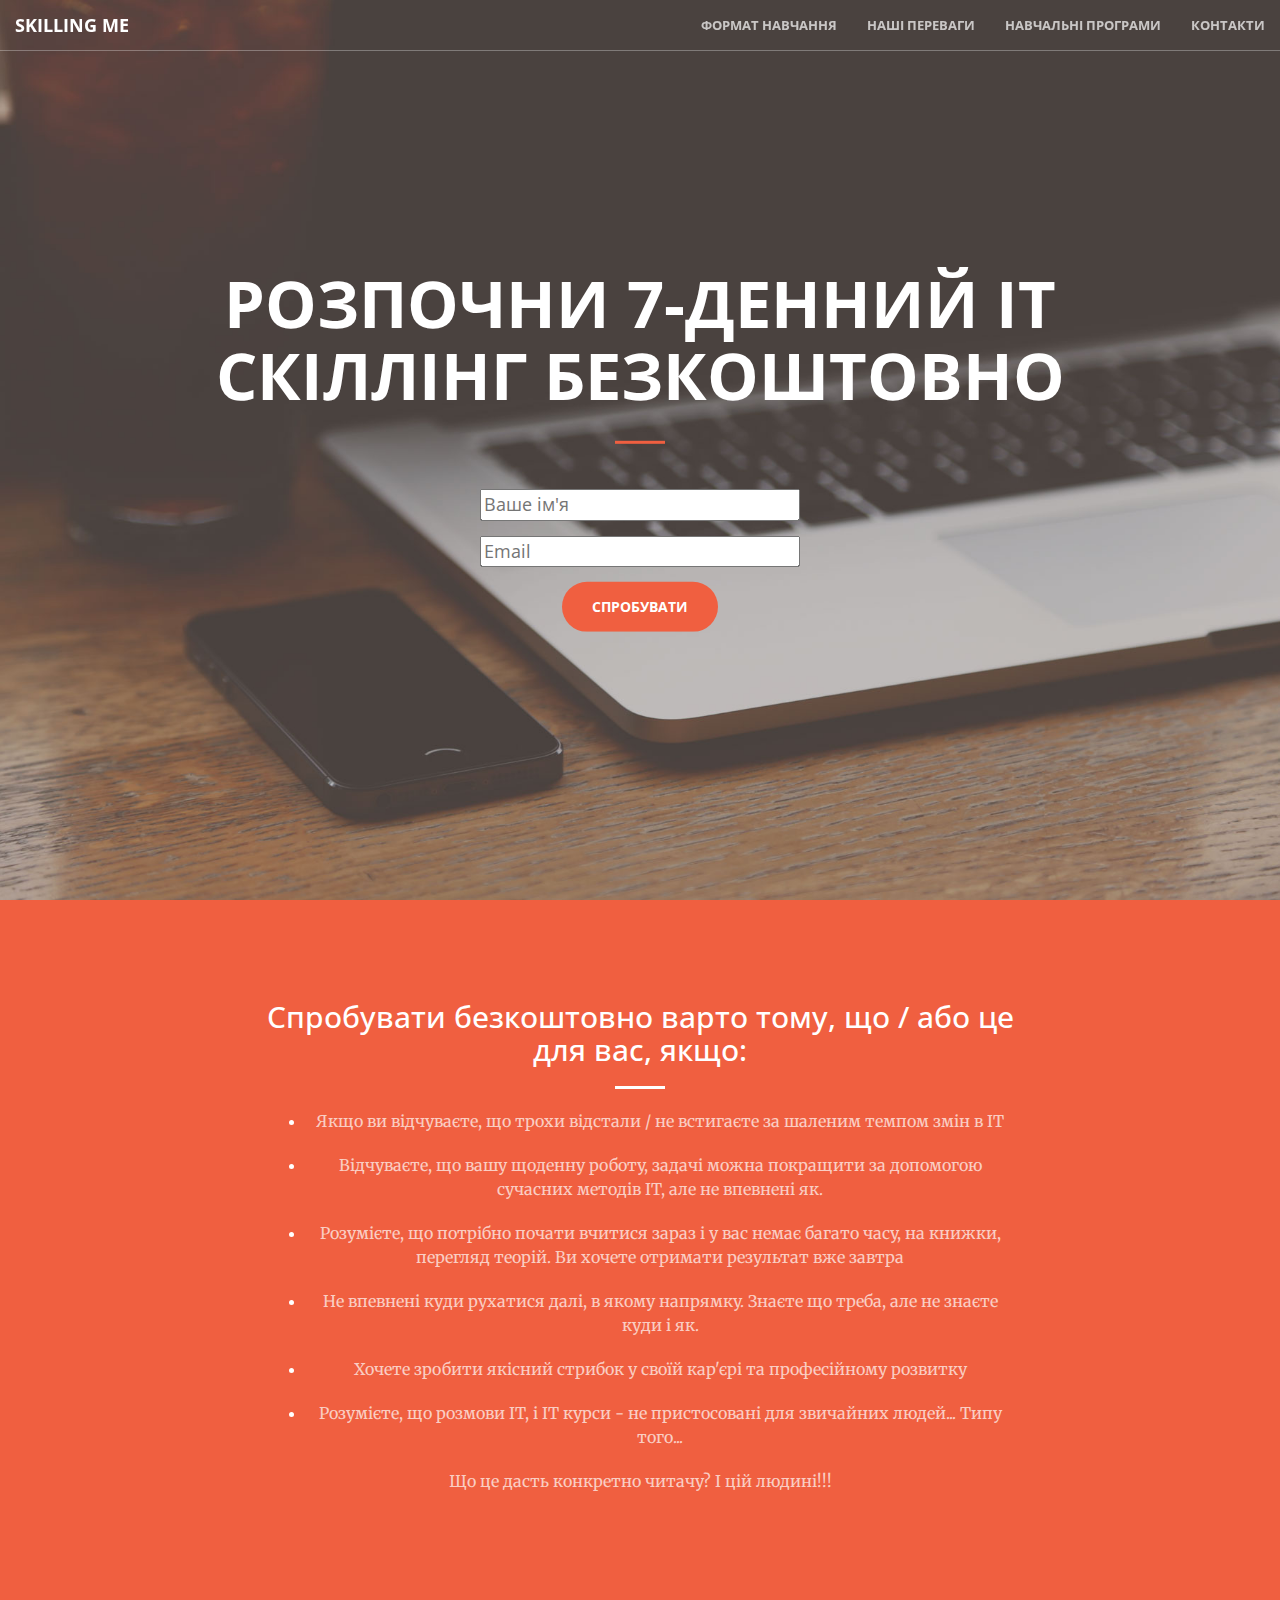
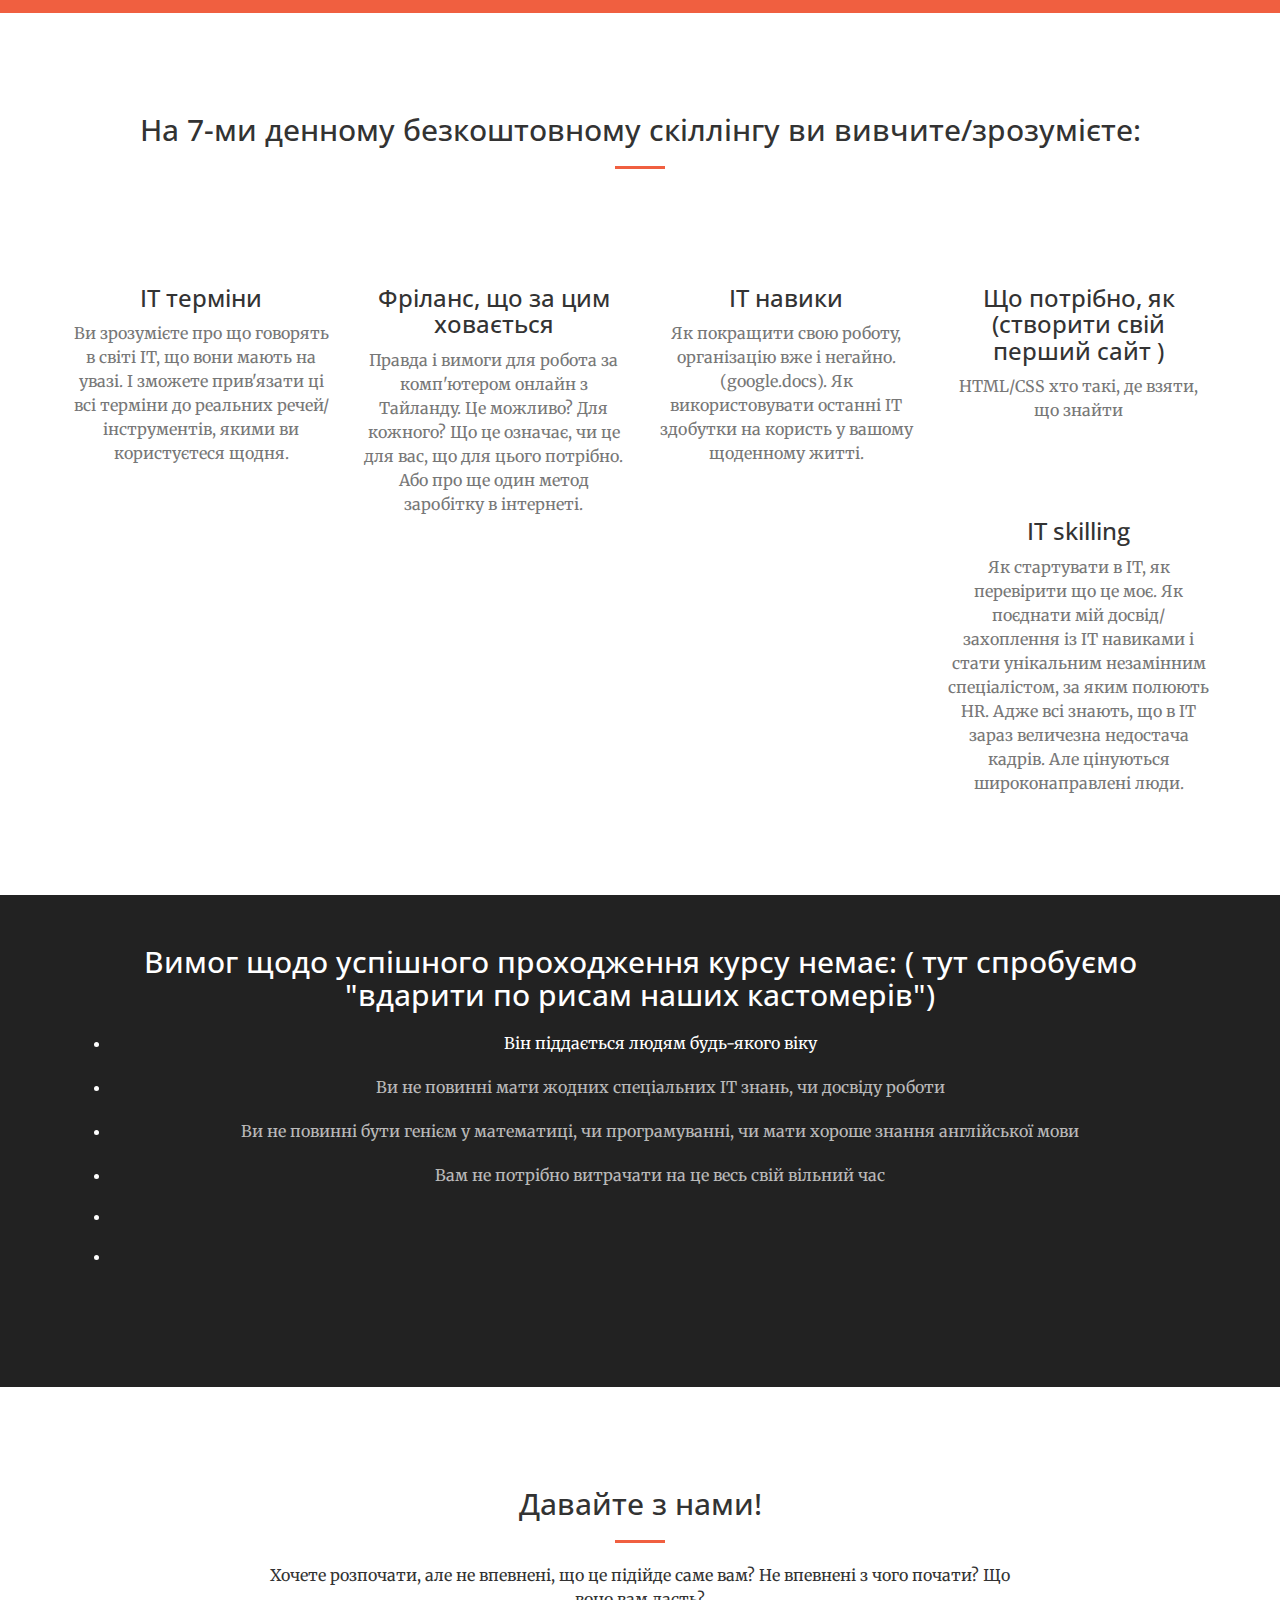
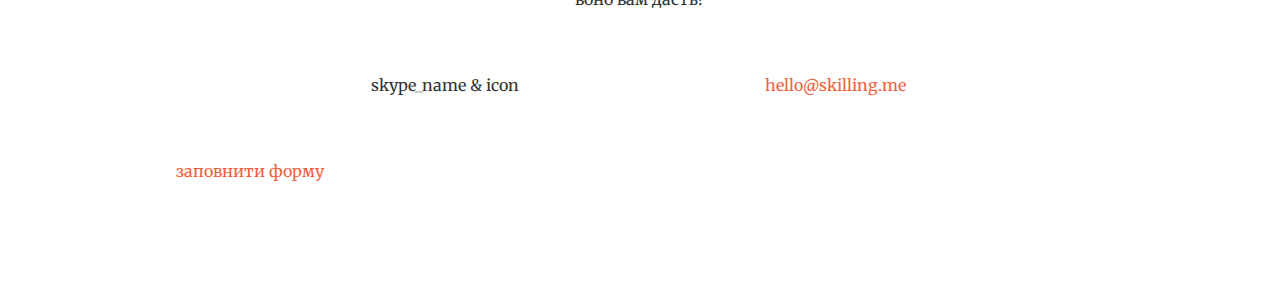
==== free-bootcamp.html @ f7391963 "Initial commit" ====
<!DOCTYPE html>
<html lang="ua">

<head>

    <meta charset="utf-8">
    <meta http-equiv="X-UA-Compatible" content="IE=edge">
    <meta name="viewport" content="width=device-width, initial-scale=1">
    <meta name="description" content="">
    <meta name="author" content="">

    <title>Skilling.Me: оновлюємо скіли</title>

    <!-- Bootstrap Core CSS -->
    <link rel="stylesheet" href="css/bootstrap.min.css" type="text/css">

    <!-- Custom Fonts -->
    <link href='http://fonts.googleapis.com/css?family=Open+Sans:300italic,400italic,600italic,700italic,800italic,400,300,600,700,800' rel='stylesheet' type='text/css'>
    <link href='http://fonts.googleapis.com/css?family=Merriweather:400,300,300italic,400italic,700,700italic,900,900italic' rel='stylesheet' type='text/css'>
    <link rel="stylesheet" href="font-awesome/css/font-awesome.min.css" type="text/css">

    <!-- Plugin CSS -->
    <link rel="stylesheet" href="css/animate.min.css" type="text/css">

    <!-- Custom CSS -->
    <link rel="stylesheet" href="css/creative.css" type="text/css">
	
	<!-- My CSS for form styles -->
	<link rel="stylesheet" href="css/form_style.css" type="text/css">

    <!-- HTML5 Shim and Respond.js IE8 support of HTML5 elements and media queries -->
    <!-- WARNING: Respond.js doesn't work if you view the page via file:// -->
    <!--[if lt IE 9]>
        <script src="https://oss.maxcdn.com/libs/html5shiv/3.7.0/html5shiv.js"></script>
        <script src="https://oss.maxcdn.com/libs/respond.js/1.4.2/respond.min.js"></script>
    <![endif]-->

</head>

<body id="page-top">

    <nav id="mainNav" class="navbar navbar-default navbar-fixed-top">
        <div class="container-fluid">
            <!-- Brand and toggle get grouped for better mobile display -->
            <div class="navbar-header">
                <button type="button" class="navbar-toggle collapsed" data-toggle="collapse" data-target="#bs-example-navbar-collapse-1">
                    <span class="sr-only">Toggle navigation</span>
                    <span class="icon-bar"></span>
                    <span class="icon-bar"></span>
                    <span class="icon-bar"></span>
                </button>
                <a class="navbar-brand page-scroll" href="#page-top">Skilling Me</a>
            </div>

            <!-- Collect the nav links, forms, and other content for toggling -->
            <div class="collapse navbar-collapse" id="bs-example-navbar-collapse-1">
                <ul class="nav navbar-nav navbar-right">
                    <li>
                        <a class="page-scroll" href="#about">Формат навчання</a>
                    </li>
                    <li>
                        <a class="page-scroll" href="#services">Наші переваги</a>
                    </li>
                    <li>
                        <a class="page-scroll" href="#portfolio">Навчальні програми</a>
                    </li>
                    <li>
                        <a class="page-scroll" href="#contact">Контакти</a>
                    </li>
                </ul>
            </div>
            <!-- /.navbar-collapse -->
        </div>
        <!-- /.container-fluid -->
    </nav>

    <header>
        <div class="header-content">
            <div class="header-content-inner">
                <h1>Розпочни 7-денний IT скіллінг безкоштовно</h1>
                <hr>
				<div class="ss-form">
				
				<script type="text/javascript">var submitted=false;</script>
				<iframe name="hidden_iframe" id="hidden_iframe"
					style="display:none;" onload="if(submitted)
					<!-- це для того, щоб зробити редірект на Thankyou page -->
					{ window.location='#about';
					 } ">
				</iframe>
				<form action="https://docs.google.com/forms/d/17sHxkUUZuu90I-460YojkNKYvxmrcDjK4PpqBKzjnyE/formResponse" method="post" target="hidden_iframe" onsubmit="submitted=true;" class="subscribe_form">
						
						<!-- Ім'я не обовязково, але ми хочемо вас якось називати-->
						<input type="text" name="entry.1396636224" value="" class="ss-q-short" id="entry_1396636224" dir="auto" aria-required="true" placeholder="Ваше ім'я">
						<input type="email" name="entry.98982960" value="" class="ss-q-short" id="entry_98982960" dir="auto" aria-required="true" pattern=".*@.*" placeholder="Email">
						<!--<input type="hidden" name="draftResponse" value="[,,&quot;-8732137041629434380&quot;]">
						<input type="hidden" name="pageHistory" value="0">
						<input type="hidden" name="fbzx" value="-8732137041629434380"> -->
						<!--<p>Спробуй на смак IT. Стань на "ТИ" із ІТ. Додай ІТ до своїх скілів. Розпочни зараз і безкоштовно.</p> -->
						<input type="submit" name="submit" value="Спробувати" id="ss-submit" class="btn btn-primary btn-xl" onclick="subscribeAlert()" >
						
						<script>
							function subscribeAlert() {
							alert("Дякуємо за підписку на наш курс. Ми активно працюємо над ним і до його запуску ще трішки. Як тільки все буде готово - ми надішлемо Вам e-mail.");
							}
						</script>
						
				</form>
				
					
						
						
				</div>		
            <!--    <a href="#about" class="btn btn-primary btn-xl page-scroll">Дізнатися більше</a> -->
            </div>
        </div>
    </header>

    <section class="bg-primary" id="about">
        <div class="container">
            <div class="row">
                <div class="col-lg-8 col-lg-offset-2 text-center">
                    <h2 class="section-heading">Спробувати безкоштовно варто тому, що / або це для вас, якщо:</h2>
                    <hr class="light">
					<ul>
					<li><p class="text-faded">Якщо ви відчуваєте, що трохи відстали / не встигаєте за шаленим темпом змін в ІТ</p> </li>
					<li><p class="text-faded">Відчуваєте, що вашу щоденну роботу, задачі можна покращити за допомогою сучасних методів ІТ, але не впевнені як.</p> </li>
					<li><p class="text-faded">Розумієте, що потрібно почати вчитися зараз і у вас немає багато часу, на книжки, перегляд теорій. Ви хочете отримати результат вже завтра</p> </li>
					<li><p class="text-faded">Не впевнені куди рухатися далі, в якому напрямку. Знаєте що треба, але не знаєте куди і як.</p> </li>
					<li><p class="text-faded">Хочете зробити якісний стрибок у своїй кар'єрі та професійному розвитку</p> </li>
					<li><p class="text-faded">Розумієте, що розмови ІТ, і ІТ курси - не пристосовані для звичайних людей... Типу того...</p> </li>
					</ul>
					<p class="text-faded"> Що це дасть конкретно читачу? І цій людині!!!</p>
                   <!-- <a href="#" class="btn btn-default btn-xl">Записатися на безкоштовний курс</a> -->
                </div>
            </div>
        </div>
    </section>

    <section id="services">
        <div class="container">
            <div class="row">
                <div class="col-lg-12 text-center">
                    <h2 class="section-heading">На 7-ми денному безкоштовному скіллінгу ви вивчите/зрозумієте:</h2>
                    <hr class="primary">
                </div>
            </div>
        </div>
        <div class="container">
            <div class="row">
                <div class="col-lg-3 col-md-6 text-center">
                    <div class="service-box">
                        <i class="fa fa-4x fa-diamond wow bounceIn text-primary"></i>
                        <h3>IT терміни</h3>
                        <p class="text-muted">Ви зрозумієте про що говорять в світі ІТ, що вони мають на увазі. І зможете прив'язати ці всі терміни до реальних речей/інструментів, якими ви користуєтеся щодня.</p>
                    </div>
                </div>
                <div class="col-lg-3 col-md-6 text-center">
                    <div class="service-box">
                        <i class="fa fa-4x fa-paper-plane wow bounceIn text-primary" data-wow-delay=".1s"></i>
                        <h3>Фріланс, що за цим ховається</h3>
                        <p class="text-muted">Правда і вимоги для робота за комп'ютером онлайн з Тайланду. Це можливо? Для кожного? Що це означає, чи це для вас, що для цього потрібно. Або про ще один метод заробітку в інтернеті.</p>
                    </div>
                </div>
				<div class="col-lg-3 col-md-6 text-center">
                    <div class="service-box">
                        <i class="fa fa-4x fa-paper-plane wow bounceIn text-primary" data-wow-delay=".1s"></i>
                        <h3>ІТ навики</h3>
                        <p class="text-muted">Як покращити свою роботу, організацію вже і негайно. (google.docs). Як використовувати останні ІТ здобутки на користь у вашому щоденному житті.</p>
                    </div>
                </div>
                <div class="col-lg-3 col-md-6 text-center">
                    <div class="service-box">
                        <i class="fa fa-4x fa-newspaper-o wow bounceIn text-primary" data-wow-delay=".2s"></i>
                        <h3>Що потрібно, як (створити свій перший сайт )</h3>
                        <p class="text-muted">HTML/CSS хто такі, де взяти, що знайти</p>
                    </div>
                </div>
                <div class="col-lg-3 col-md-6 text-center">
                    <div class="service-box">
                        <i class="fa fa-4x fa-heart wow bounceIn text-primary" data-wow-delay=".3s"></i>
                        <h3>IT skilling</h3>
                        <p class="text-muted">Як стартувати в ІТ, як перевірити що це моє. Як поєднати мій досвід/захоплення із ІТ навиками і стати унікальним незамінним спеціалістом, за яким полюють HR. Адже всі знають, що в ІТ зараз величезна недостача кадрів. Але цінуються широконаправлені люди.</p>
                    </div>
                </div>

				
            </div>
        </div>
    </section>

<!-- 
 <aside class="bg-dark">
<div class="container text-center">
            <div class="call-to-action">
                <h2>Наші напрямки / курси, програми</h2>
            </div>
        </div> 
-->    


   <aside class="bg-dark">
        <div class="container text-center">
            <div class="call-to-action">
                <h2>Вимог щодо успішного проходження курсу немає: ( тут спробуємо "вдарити по рисам наших кастомерів")</h2> 
				<ul>
					<li><p class="text-fadded">Він піддається людям будь-якого віку</p> </li>
					<li><p class="text-faded">Ви не повинні мати жодних спеціальних ІТ знань, чи досвіду роботи</p> </li>
					<li><p class="text-faded">Ви не повинні бути генієм у математиці, чи програмуванні, чи мати хороше знання англійської мови</p> </li>
					<li><p class="text-faded">Вам не потрібно витрачати на це весь свій вільний час</p> </li>
					<li><p class="text-faded"></p> </li>
					<li><p class="text-faded"></p> </li>
				</ul>
                <a href="#" class="btn btn-default btn-xl wow tada">Так, спробувати ІТ скіллінг</a>
            </div>
        </div>
    </aside>

    <section id="contact">
        <div class="container">
            <div class="row">
                <div class="col-lg-8 col-lg-offset-2 text-center">
                    <h2 class="section-heading">Давайте з нами!</h2>
                    <hr class="primary">
                    <p>Хочете розпочати, але не впевнені, що це підійде саме вам? Не впевнені з чого почати? Що воно вам дасть?</p>
                </div>
                <div class="col-lg-4 col-lg-offset-2 text-center">
                    <i class="fa fa-phone fa-3x wow bounceIn"></i>
                    <p>skype_name & icon</p>
                </div>
                <div class="col-lg-4 text-center">
                    <i class="fa fa-envelope-o fa-3x wow bounceIn" data-wow-delay=".1s"></i>
                    <p><a href="mailto:your-email@your-domain.com">hello@skilling.me</a></p>
                </div>
				<div class="col-lg-4 text-center">
                    <i class="fa fa-envelope-o fa-3x wow bounceIn" data-wow-delay=".1s"></i>
                    <p><a href="mailto:your-email@your-domain.com">заповнити форму</a></p>
                </div>
            </div>
        </div>
    </section>

    <!-- jQuery -->
    <script src="js/jquery.js"></script>

    <!-- Bootstrap Core JavaScript -->
    <script src="js/bootstrap.min.js"></script>

    <!-- Plugin JavaScript -->
    <script src="js/jquery.easing.min.js"></script>
    <script src="js/jquery.fittext.js"></script>
    <script src="js/wow.min.js"></script>

    <!-- Custom Theme JavaScript -->
    <script src="js/creative.js"></script>

</body>

</html>
---- css/creative.css ----
/*!
 * Start Bootstrap - Creative Bootstrap Theme (http://startbootstrap.com)
 * Code licensed under the Apache License v2.0.
 * For details, see http://www.apache.org/licenses/LICENSE-2.0.
 */

html,
body {
    width: 100%;
    height: 100%;
}

body {
    font-family: Merriweather,'Helvetica Neue',Arial,sans-serif;
}

hr {
    max-width: 50px;
    border-color: #f05f40;
    border-width: 3px;
}

hr.light {
    border-color: #fff;
}

a {
    color: #f05f40;
    -webkit-transition: all .35s;
    -moz-transition: all .35s;
    transition: all .35s;
}

a:hover,
a:focus {
    color: #eb3812;
}

h1,
h2,
h3,
h4,
h5,
h6 {
    font-family: 'Open Sans','Helvetica Neue',Arial,sans-serif;
}

p {
    margin-bottom: 20px;
    font-size: 16px;
    line-height: 1.5;
}

.bg-primary {
    background-color: #f05f40;
}

.bg-dark {
    color: #fff;
    background-color: #222;
}

.text-faded {
    color: rgba(255,255,255,.7);
}

section {
    padding: 100px 0;
}

aside {
    padding: 50px 0;
}

.no-padding {
    padding: 0;
}

.navbar-default {
    border-color: rgba(34,34,34,.05);
    font-family: 'Open Sans','Helvetica Neue',Arial,sans-serif;
    background-color: #fff;
    -webkit-transition: all .35s;
    -moz-transition: all .35s;
    transition: all .35s;
}

.navbar-default .navbar-header .navbar-brand {
    text-transform: uppercase;
    font-family: 'Open Sans','Helvetica Neue',Arial,sans-serif;
    font-weight: 700;
    color: #f05f40;
}

.navbar-default .navbar-header .navbar-brand:hover,
.navbar-default .navbar-header .navbar-brand:focus {
    color: #eb3812;
}

.navbar-default .nav > li>a,
.navbar-default .nav>li>a:focus {
    text-transform: uppercase;
    font-size: 13px;
    font-weight: 700;
    color: #222;
}

.navbar-default .nav > li>a:hover,
.navbar-default .nav>li>a:focus:hover {
    color: #f05f40;
}

.navbar-default .nav > li.active>a,
.navbar-default .nav>li.active>a:focus {
    color: #f05f40!important;
    background-color: transparent;
}

.navbar-default .nav > li.active>a:hover,
.navbar-default .nav>li.active>a:focus:hover {
    background-color: transparent;
}

@media(min-width:768px) {
    .navbar-default {
        border-color: rgba(255,255,255,.3);
        background-color: transparent;
    }

    .navbar-default .navbar-header .navbar-brand {
        color: rgba(255,255,255,.7);
    }

    .navbar-default .navbar-header .navbar-brand:hover,
    .navbar-default .navbar-header .navbar-brand:focus {
        color: #fff;
    }

    .navbar-default .nav > li>a,
    .navbar-default .nav>li>a:focus {
        color: rgba(255,255,255,.7);
    }

    .navbar-default .nav > li>a:hover,
    .navbar-default .nav>li>a:focus:hover {
        color: #fff;
    }

    .navbar-default.affix {
        border-color: rgba(34,34,34,.05);
        background-color: #fff;
    }

    .navbar-default.affix .navbar-header .navbar-brand {
        font-size: 14px;
        color: #f05f40;
    }

    .navbar-default.affix .navbar-header .navbar-brand:hover,
    .navbar-default.affix .navbar-header .navbar-brand:focus {
        color: #eb3812;
    }

    .navbar-default.affix .nav > li>a,
    .navbar-default.affix .nav>li>a:focus {
        color: #222;
    }

    .navbar-default.affix .nav > li>a:hover,
    .navbar-default.affix .nav>li>a:focus:hover {
        color: #f05f40;
    }
}

header {
    position: relative;
    width: 100%;
    min-height: auto;
    text-align: center;
    color: #fff;
    background-image: url(../img/header.jpg);
    background-position: center;
    -webkit-background-size: cover;
    -moz-background-size: cover;
    background-size: cover;
    -o-background-size: cover;
}

header .header-content {
    position: relative;
    width: 100%;
    padding: 100px 15px;
    text-align: center;
}

header .header-content .header-content-inner h1 {
    margin-top: 0;
    margin-bottom: 0;
    text-transform: uppercase;
    font-weight: 700;
}

header .header-content .header-content-inner hr {
    margin: 30px auto;
}

header .header-content .header-content-inner p {
    margin-bottom: 50px;
    font-size: 16px;
    font-weight: 300;
    color: rgba(255,255,255,.7);
}

@media(min-width:768px) {
    header {
        min-height: 100%;
    }

    header .header-content {
        position: absolute;
        top: 50%;
        padding: 0 50px;
        -webkit-transform: translateY(-50%);
        -ms-transform: translateY(-50%);
        transform: translateY(-50%);
    }

    header .header-content .header-content-inner {
        margin-right: auto;
        margin-left: auto;
        max-width: 1000px;
    }

    header .header-content .header-content-inner p {
        margin-right: auto;
        margin-left: auto;
        max-width: 80%;
        font-size: 18px;
    }
}

.section-heading {
    margin-top: 0;
}

.service-box {
    margin: 50px auto 0;
    max-width: 400px;
}

@media(min-width:992px) {
    .service-box {
        margin: 20px auto 0;
    }
}

.service-box p {
    margin-bottom: 0;
}

.portfolio-box {
    display: block;
    position: relative;
    margin: 0 auto;
    max-width: 650px;
}

.portfolio-box .portfolio-box-caption {
    display: block;
    position: absolute;
    bottom: 0;
    width: 100%;
    height: 100%;
    text-align: center;
    color: #fff;
    opacity: 0;
    background: rgba(240,95,64,.9);
    -webkit-transition: all .35s;
    -moz-transition: all .35s;
    transition: all .35s;
}

.portfolio-box .portfolio-box-caption .portfolio-box-caption-content {
    position: absolute;
    top: 50%;
    width: 100%;
    text-align: center;
    transform: translateY(-50%);
}

.portfolio-box .portfolio-box-caption .portfolio-box-caption-content .project-category,
.portfolio-box .portfolio-box-caption .portfolio-box-caption-content .project-name {
    padding: 0 15px;
    font-family: 'Open Sans','Helvetica Neue',Arial,sans-serif;
}

.portfolio-box .portfolio-box-caption .portfolio-box-caption-content .project-category {
    text-transform: uppercase;
    font-size: 14px;
    font-weight: 600;
}

.portfolio-box .portfolio-box-caption .portfolio-box-caption-content .project-name {
    font-size: 18px;
}

.portfolio-box:hover .portfolio-box-caption {
    opacity: 1;
}

@media(min-width:768px) {
    .portfolio-box .portfolio-box-caption .portfolio-box-caption-content .project-category {
        font-size: 16px;
    }

    .portfolio-box .portfolio-box-caption .portfolio-box-caption-content .project-name {
        font-size: 22px;
    }
}

.call-to-action h2 {
    margin: 0 auto 20px;
}

.text-primary {
    color: #f05f40;
}

.no-gutter > [class*=col-] {
    padding-right: 0;
    padding-left: 0;
}

.btn-default {
    border-color: #fff;
    color: #222;
    background-color: #fff;
    -webkit-transition: all .35s;
    -moz-transition: all .35s;
    transition: all .35s;
}

.btn-default:hover,
.btn-default:focus,
.btn-default.focus,
.btn-default:active,
.btn-default.active,
.open > .dropdown-toggle.btn-default {
    border-color: #ededed;
    color: #222;
    background-color: #f2f2f2;
}

.btn-default:active,
.btn-default.active,
.open > .dropdown-toggle.btn-default {
    background-image: none;
}

.btn-default.disabled,
.btn-default[disabled],
fieldset[disabled] .btn-default,
.btn-default.disabled:hover,
.btn-default[disabled]:hover,
fieldset[disabled] .btn-default:hover,
.btn-default.disabled:focus,
.btn-default[disabled]:focus,
fieldset[disabled] .btn-default:focus,
.btn-default.disabled.focus,
.btn-default[disabled].focus,
fieldset[disabled] .btn-default.focus,
.btn-default.disabled:active,
.btn-default[disabled]:active,
fieldset[disabled] .btn-default:active,
.btn-default.disabled.active,
.btn-default[disabled].active,
fieldset[disabled] .btn-default.active {
    border-color: #fff;
    background-color: #fff;
}

.btn-default .badge {
    color: #fff;
    background-color: #222;
}

.btn-primary {
    border-color: #f05f40;
    color: #fff;
    background-color: #f05f40;
    -webkit-transition: all .35s;
    -moz-transition: all .35s;
    transition: all .35s;
}

.btn-primary:hover,
.btn-primary:focus,
.btn-primary.focus,
.btn-primary:active,
.btn-primary.active,
.open > .dropdown-toggle.btn-primary {
    border-color: #ed431f;
    color: #fff;
    background-color: #ee4b28;
}

.btn-primary:active,
.btn-primary.active,
.open > .dropdown-toggle.btn-primary {
    background-image: none;
}

.btn-primary.disabled,
.btn-primary[disabled],
fieldset[disabled] .btn-primary,
.btn-primary.disabled:hover,
.btn-primary[disabled]:hover,
fieldset[disabled] .btn-primary:hover,
.btn-primary.disabled:focus,
.btn-primary[disabled]:focus,
fieldset[disabled] .btn-primary:focus,
.btn-primary.disabled.focus,
.btn-primary[disabled].focus,
fieldset[disabled] .btn-primary.focus,
.btn-primary.disabled:active,
.btn-primary[disabled]:active,
fieldset[disabled] .btn-primary:active,
.btn-primary.disabled.active,
.btn-primary[disabled].active,
fieldset[disabled] .btn-primary.active {
    border-color: #f05f40;
    background-color: #f05f40;
}

.btn-primary .badge {
    color: #f05f40;
    background-color: #fff;
}

.btn {
    border: 0;
    border-radius: 300px;
    text-transform: uppercase;
    font-family: 'Open Sans','Helvetica Neue',Arial,sans-serif;
    font-weight: 700;
}

.btn-xl {
    padding: 15px 30px;
}

::-moz-selection {
    text-shadow: none;
    color: #fff;
    background: #222;
}

::selection {
    text-shadow: none;
    color: #fff;
    background: #222;
}

img::selection {
    color: #fff;
    background: 0 0;
}

img::-moz-selection {
    color: #fff;
    background: 0 0;
}

body {
    webkit-tap-highlight-color: #222;
}
---- css/form_style.css ----
.subscribe_form {
	/* border: 1px solid #c6c7cc;
	border-radius: 5px; */

	overflow: hidden;
	width: 400px;
	margin-right: auto;
	margin-left: auto;
	
	
}

.ss-q-short {
	display: block;
	line-height: 1.42857143;
	font-family: 'Open Sans','Helvetica Neue',Arial,sans-serif;
	color: #222;
	margin-right: auto;
	margin-left: auto;
	width: 80%;
	font-size: 18px;
	margin-top:15px;
	margin-bottom:15px;
}
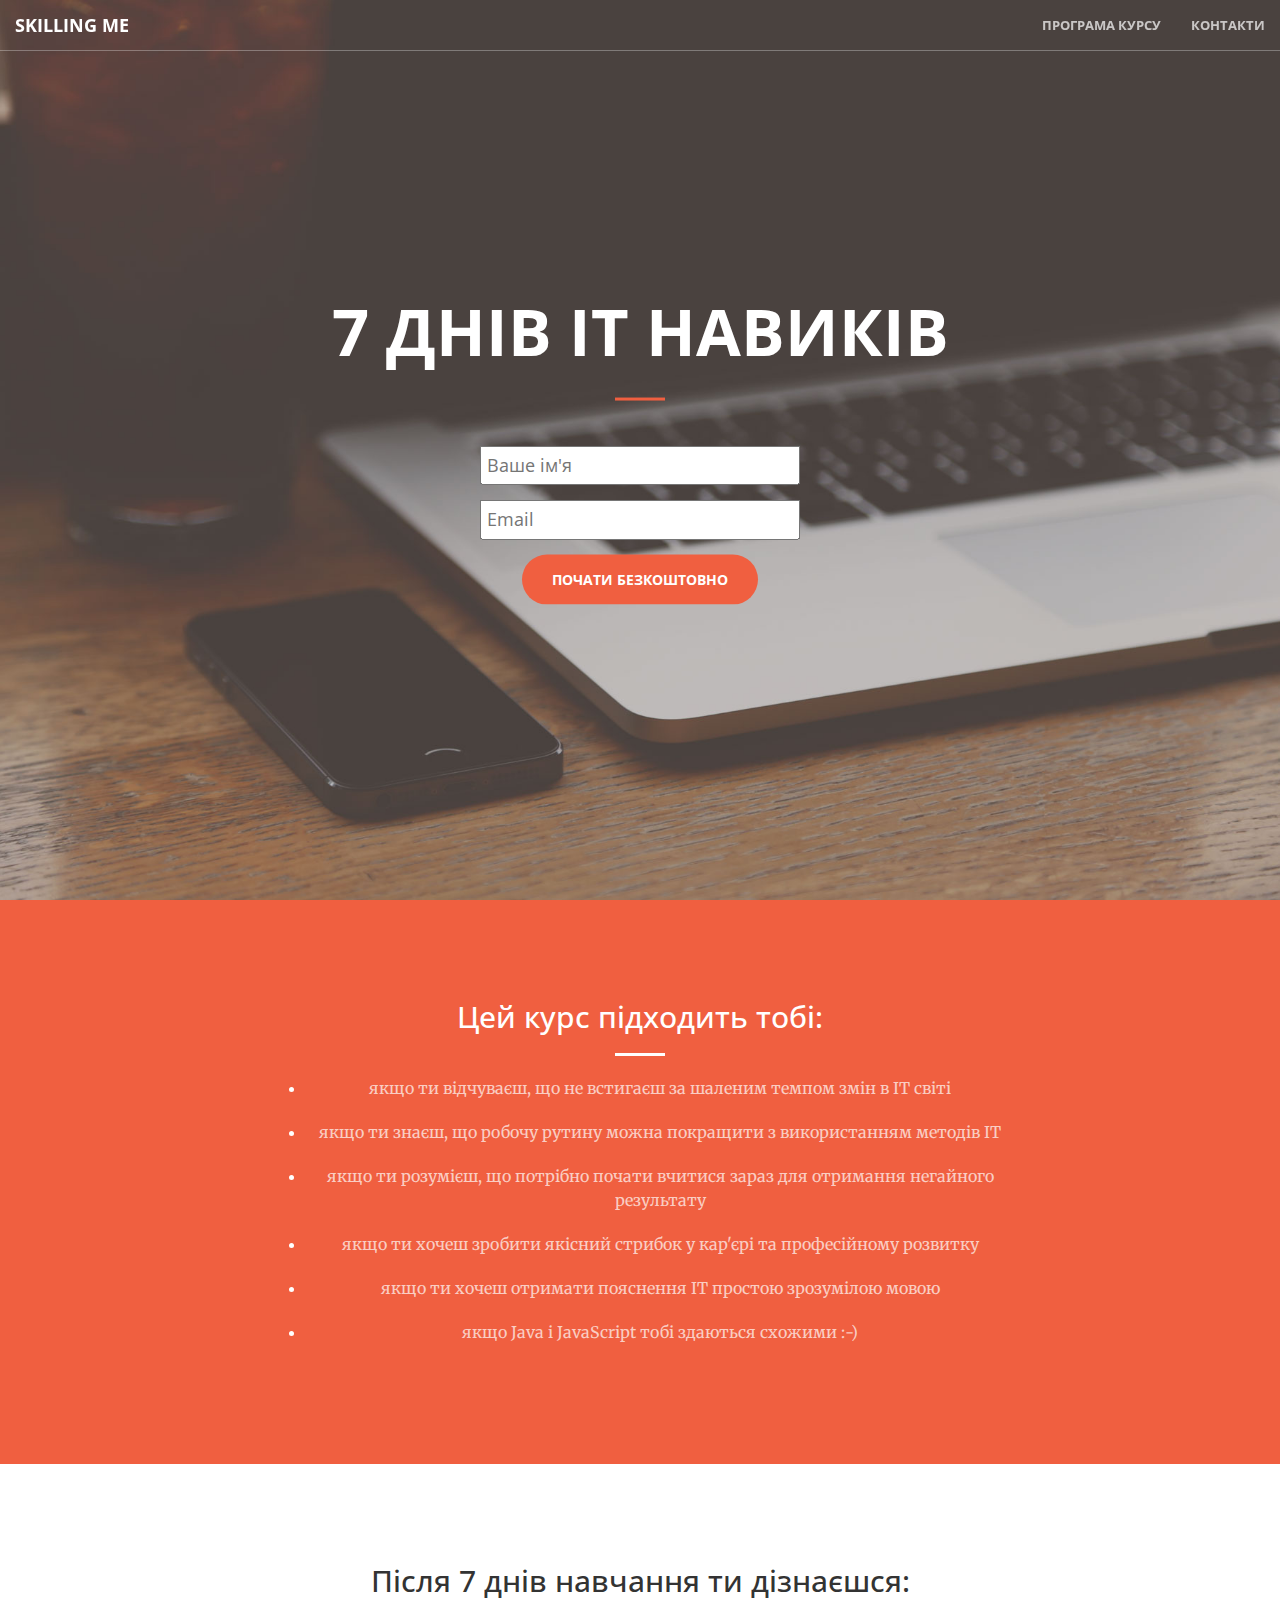
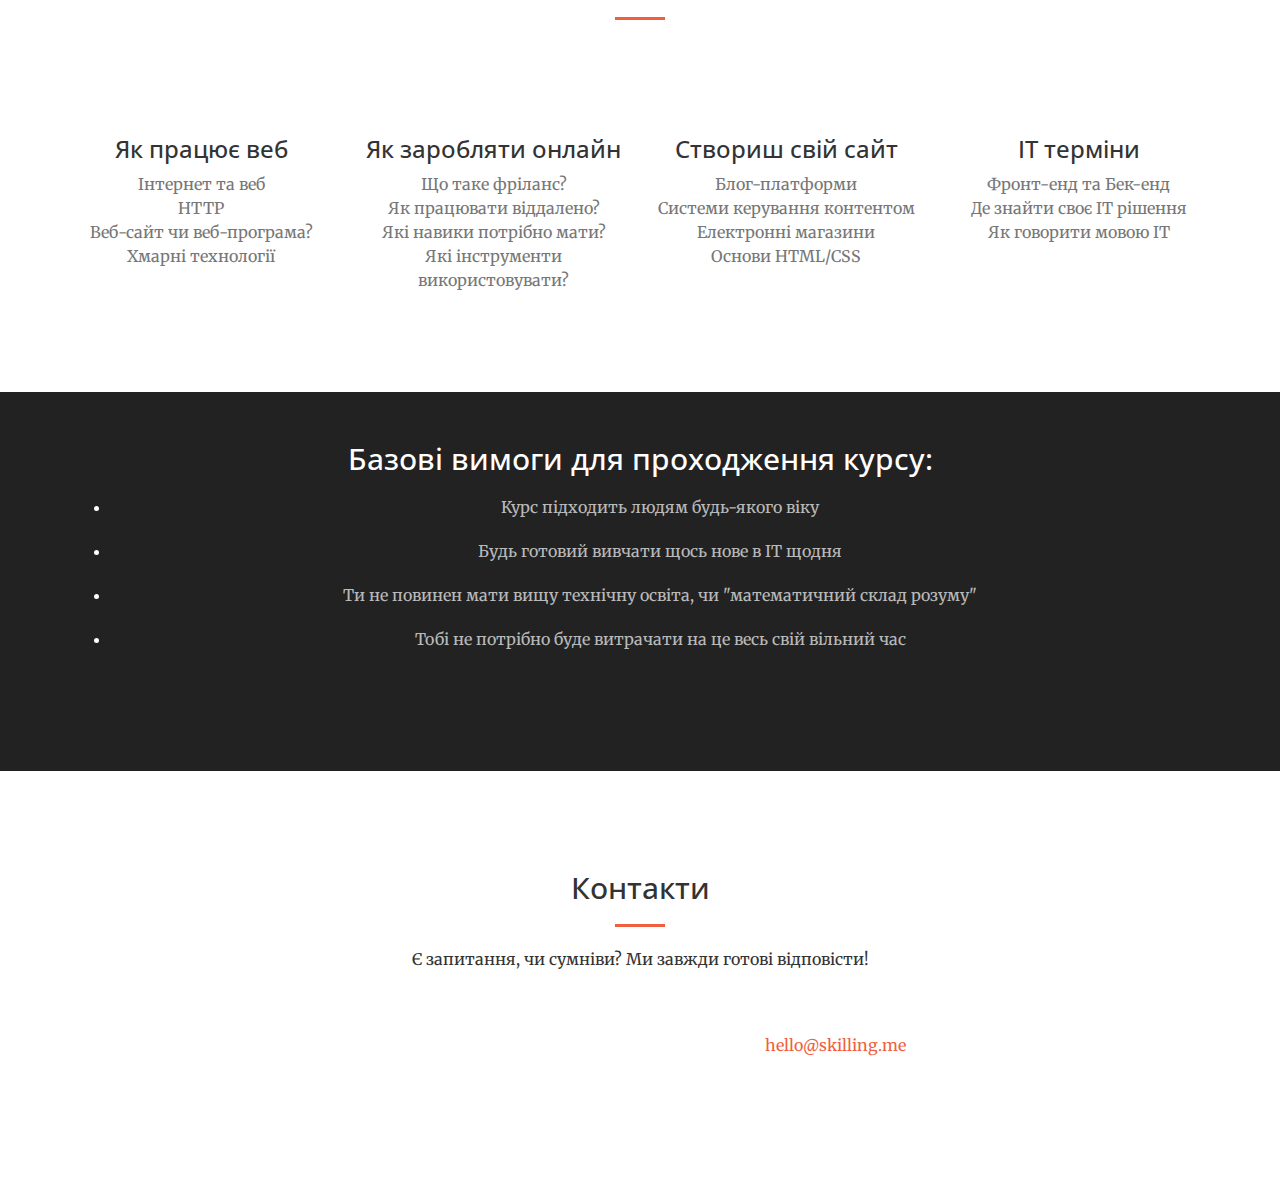
==== commit 76539687: "Adding 7-day free bootcamp" ====
--- a/free-bootcamp.html
+++ b/free-bootcamp.html
@@ -9,7 +9,7 @@
     <meta name="description" content="">
     <meta name="author" content="">
 
-    <title>Skilling.Me: оновлюємо скіли</title>
+    <title>Skilling.Me: IT навики для кожного</title>
 
     <!-- Bootstrap Core CSS -->
     <link rel="stylesheet" href="css/bootstrap.min.css" type="text/css">
@@ -35,6 +35,18 @@
         <script src="https://oss.maxcdn.com/libs/respond.js/1.4.2/respond.min.js"></script>
     <![endif]-->
 
+		<!-- Google Analytics -->
+	<script>
+		(function(i,s,o,g,r,a,m){i['GoogleAnalyticsObject']=r;i[r]=i[r]||function(){
+			(i[r].q=i[r].q||[]).push(arguments)},i[r].l=1*new Date();a=s.createElement(o),
+			m=s.getElementsByTagName(o)[0];a.async=1;a.src=g;m.parentNode.insertBefore(a,m)
+			})(window,document,'script','//www.google-analytics.com/analytics.js','ga');
+
+		ga('create', 'UA-63485333-1', 'auto');
+		ga('send', 'pageview');
+
+	</script>
+	
 </head>
 
 <body id="page-top">
@@ -56,13 +68,7 @@
             <div class="collapse navbar-collapse" id="bs-example-navbar-collapse-1">
                 <ul class="nav navbar-nav navbar-right">
                     <li>
-                        <a class="page-scroll" href="#about">Формат навчання</a>
-                    </li>
-                    <li>
-                        <a class="page-scroll" href="#services">Наші переваги</a>
-                    </li>
-                    <li>
-                        <a class="page-scroll" href="#portfolio">Навчальні програми</a>
+                        <a class="page-scroll" href="#services">Програма курсу</a>
                     </li>
                     <li>
                         <a class="page-scroll" href="#contact">Контакти</a>
@@ -77,7 +83,7 @@
     <header>
         <div class="header-content">
             <div class="header-content-inner">
-                <h1>Розпочни 7-денний IT скіллінг безкоштовно</h1>
+                <h1>7 днів ІТ навиків</h1>
                 <hr>
 				<div class="ss-form">
 				
@@ -97,11 +103,11 @@
 						<input type="hidden" name="pageHistory" value="0">
 						<input type="hidden" name="fbzx" value="-8732137041629434380"> -->
 						<!--<p>Спробуй на смак IT. Стань на "ТИ" із ІТ. Додай ІТ до своїх скілів. Розпочни зараз і безкоштовно.</p> -->
-						<input type="submit" name="submit" value="Спробувати" id="ss-submit" class="btn btn-primary btn-xl" onclick="subscribeAlert()" >
+						<input type="submit" name="submit" value="Почати безкоштовно" id="ss-submit" class="btn btn-primary btn-xl" onclick="subscribeAlert()" >
 						
 						<script>
 							function subscribeAlert() {
-							alert("Дякуємо за підписку на наш курс. Ми активно працюємо над ним і до його запуску ще трішки. Як тільки все буде готово - ми надішлемо Вам e-mail.");
+							alert("Дякуємо за підписку на наш курс. Ми активно працюємо над ним. Як тільки все буде готово - ми надішлемо Вам e-mail.");
 							}
 						</script>
 						
@@ -120,17 +126,17 @@
         <div class="container">
             <div class="row">
                 <div class="col-lg-8 col-lg-offset-2 text-center">
-                    <h2 class="section-heading">Спробувати безкоштовно варто тому, що / або це для вас, якщо:</h2>
+                    <h2 class="section-heading">Цей курс підходить тобі:</h2>
                     <hr class="light">
 					<ul>
-					<li><p class="text-faded">Якщо ви відчуваєте, що трохи відстали / не встигаєте за шаленим темпом змін в ІТ</p> </li>
-					<li><p class="text-faded">Відчуваєте, що вашу щоденну роботу, задачі можна покращити за допомогою сучасних методів ІТ, але не впевнені як.</p> </li>
-					<li><p class="text-faded">Розумієте, що потрібно почати вчитися зараз і у вас немає багато часу, на книжки, перегляд теорій. Ви хочете отримати результат вже завтра</p> </li>
-					<li><p class="text-faded">Не впевнені куди рухатися далі, в якому напрямку. Знаєте що треба, але не знаєте куди і як.</p> </li>
-					<li><p class="text-faded">Хочете зробити якісний стрибок у своїй кар'єрі та професійному розвитку</p> </li>
-					<li><p class="text-faded">Розумієте, що розмови ІТ, і ІТ курси - не пристосовані для звичайних людей... Типу того...</p> </li>
+					<li><p class="text-faded">якщо ти відчуваєш, що не встигаєш за шаленим темпом змін в ІТ світі</p> </li>
+					<li><p class="text-faded">якщо ти знаєш, що робочу рутину можна покращити з використанням методів ІТ</p> </li>
+					<li><p class="text-faded">якщо ти розумієш, що потрібно почати вчитися зараз для отримання негайного результату</p> </li>
+					<li><p class="text-faded">якщо ти хочеш зробити якісний стрибок у кар'єрі та професійному розвитку</p> </li>
+					<li><p class="text-faded">якщо ти хочеш отримати пояснення ІТ простою зрозумілою мовою</p> </li>
+					<li><p class="text-faded">якщо Java i JavaScript тобі здаються схожими :-)</p> </li>
 					</ul>
-					<p class="text-faded"> Що це дасть конкретно читачу? І цій людині!!!</p>
+					
                    <!-- <a href="#" class="btn btn-default btn-xl">Записатися на безкоштовний курс</a> -->
                 </div>
             </div>
@@ -141,7 +147,7 @@
         <div class="container">
             <div class="row">
                 <div class="col-lg-12 text-center">
-                    <h2 class="section-heading">На 7-ми денному безкоштовному скіллінгу ви вивчите/зрозумієте:</h2>
+                    <h2 class="section-heading">Після 7 днів навчання ти дізнаєшся:</h2>
                     <hr class="primary">
                 </div>
             </div>
@@ -151,39 +157,51 @@
                 <div class="col-lg-3 col-md-6 text-center">
                     <div class="service-box">
                         <i class="fa fa-4x fa-diamond wow bounceIn text-primary"></i>
-                        <h3>IT терміни</h3>
-                        <p class="text-muted">Ви зрозумієте про що говорять в світі ІТ, що вони мають на увазі. І зможете прив'язати ці всі терміни до реальних речей/інструментів, якими ви користуєтеся щодня.</p>
+                        <h3>Як працює веб</h3>
+                        <p class="text-muted">
+						Інтернет та веб<br>
+						HTTP<br>
+						Веб-сайт чи веб-програма?<br>
+						Хмарні технології<br>
+						</p>
                     </div>
                 </div>
                 <div class="col-lg-3 col-md-6 text-center">
                     <div class="service-box">
                         <i class="fa fa-4x fa-paper-plane wow bounceIn text-primary" data-wow-delay=".1s"></i>
-                        <h3>Фріланс, що за цим ховається</h3>
-                        <p class="text-muted">Правда і вимоги для робота за комп'ютером онлайн з Тайланду. Це можливо? Для кожного? Що це означає, чи це для вас, що для цього потрібно. Або про ще один метод заробітку в інтернеті.</p>
+                        <h3>Як заробляти онлайн</h3>
+                        <p class="text-muted">
+						Що таке фріланс?<br>
+						Як працювати віддалено?<br>
+						Які навики потрібно мати?<br>
+						Які інструменти використовувати?<br>
+						</p>
                     </div>
                 </div>
 				<div class="col-lg-3 col-md-6 text-center">
                     <div class="service-box">
-                        <i class="fa fa-4x fa-paper-plane wow bounceIn text-primary" data-wow-delay=".1s"></i>
-                        <h3>ІТ навики</h3>
-                        <p class="text-muted">Як покращити свою роботу, організацію вже і негайно. (google.docs). Як використовувати останні ІТ здобутки на користь у вашому щоденному житті.</p>
+                        <i class="fa fa-4x fa-newspaper-o wow bounceIn text-primary" data-wow-delay=".2s"></i>
+                        <h3>Створиш свій сайт</h3>
+                        <p class="text-muted">
+						Блог-платформи<br>
+						Системи керування контентом<br>
+						Електронні магазини<br>
+						Основи HTML/CSS<br>
+						</p>
                     </div>
                 </div>
                 <div class="col-lg-3 col-md-6 text-center">
                     <div class="service-box">
-                        <i class="fa fa-4x fa-newspaper-o wow bounceIn text-primary" data-wow-delay=".2s"></i>
-                        <h3>Що потрібно, як (створити свій перший сайт )</h3>
-                        <p class="text-muted">HTML/CSS хто такі, де взяти, що знайти</p>
-                    </div>
-                </div>
-                <div class="col-lg-3 col-md-6 text-center">
-                    <div class="service-box">
-                        <i class="fa fa-4x fa-heart wow bounceIn text-primary" data-wow-delay=".3s"></i>
-                        <h3>IT skilling</h3>
-                        <p class="text-muted">Як стартувати в ІТ, як перевірити що це моє. Як поєднати мій досвід/захоплення із ІТ навиками і стати унікальним незамінним спеціалістом, за яким полюють HR. Адже всі знають, що в ІТ зараз величезна недостача кадрів. Але цінуються широконаправлені люди.</p>
-                    </div>
-                </div>
-
+                        <i class="fa fa-4x fa-heart wow bounceIn text-primary" data-wow-delay=".1s"></i>
+                        <h3>ІТ терміни</h3>
+                        <p class="text-muted">
+						Фронт-енд та Бек-енд<br>
+						Де знайти своє ІТ рішення<br>
+						Як говорити мовою ІТ<br>
+						
+						</p>
+                    </div>
+                </div>
 				
             </div>
         </div>
@@ -202,41 +220,35 @@
    <aside class="bg-dark">
         <div class="container text-center">
             <div class="call-to-action">
-                <h2>Вимог щодо успішного проходження курсу немає: ( тут спробуємо "вдарити по рисам наших кастомерів")</h2> 
+                <h2>Базові вимоги для проходження курсу:</h2> 
 				<ul>
-					<li><p class="text-fadded">Він піддається людям будь-якого віку</p> </li>
-					<li><p class="text-faded">Ви не повинні мати жодних спеціальних ІТ знань, чи досвіду роботи</p> </li>
-					<li><p class="text-faded">Ви не повинні бути генієм у математиці, чи програмуванні, чи мати хороше знання англійської мови</p> </li>
-					<li><p class="text-faded">Вам не потрібно витрачати на це весь свій вільний час</p> </li>
-					<li><p class="text-faded"></p> </li>
-					<li><p class="text-faded"></p> </li>
+					<li><p class="text-faded">Курс підходить людям будь-якого віку</p> </li>
+					<li><p class="text-faded">Будь готовий вивчати щось нове в ІТ щодня</p> </li>
+					<li><p class="text-faded">Ти не повинен мати вищу технічну освіта, чи "математичний склад розуму"</p> </li>
+					<li><p class="text-faded">Тобі не потрібно буде витрачати на це весь свій вільний час</p> </li>
 				</ul>
-                <a href="#" class="btn btn-default btn-xl wow tada">Так, спробувати ІТ скіллінг</a>
+                <a href="#" class="btn btn-default btn-xl wow tada">Так, розпочати 7-денний курс</a>
             </div>
         </div>
     </aside>
 
-    <section id="contact">
+ <section id="contact">
         <div class="container">
             <div class="row">
                 <div class="col-lg-8 col-lg-offset-2 text-center">
-                    <h2 class="section-heading">Давайте з нами!</h2>
+                    <h2 class="section-heading">Контакти</h2>
                     <hr class="primary">
-                    <p>Хочете розпочати, але не впевнені, що це підійде саме вам? Не впевнені з чого почати? Що воно вам дасть?</p>
+                    <p>Є запитання, чи сумніви? Ми завжди готові відповісти!</p>
                 </div>
                 <div class="col-lg-4 col-lg-offset-2 text-center">
                     <i class="fa fa-phone fa-3x wow bounceIn"></i>
-                    <p>skype_name & icon</p>
+                    <p></p>
                 </div>
                 <div class="col-lg-4 text-center">
                     <i class="fa fa-envelope-o fa-3x wow bounceIn" data-wow-delay=".1s"></i>
                     <p><a href="mailto:your-email@your-domain.com">hello@skilling.me</a></p>
                 </div>
-				<div class="col-lg-4 text-center">
-                    <i class="fa fa-envelope-o fa-3x wow bounceIn" data-wow-delay=".1s"></i>
-                    <p><a href="mailto:your-email@your-domain.com">заповнити форму</a></p>
-                </div>
-            </div>
+			</div>
         </div>
     </section>
 
--- a/css/form_style.css
+++ b/css/form_style.css
@@ -21,4 +21,5 @@
 	font-size: 18px;
 	margin-top:15px;
 	margin-bottom:15px;
+	padding: 5px;
 }